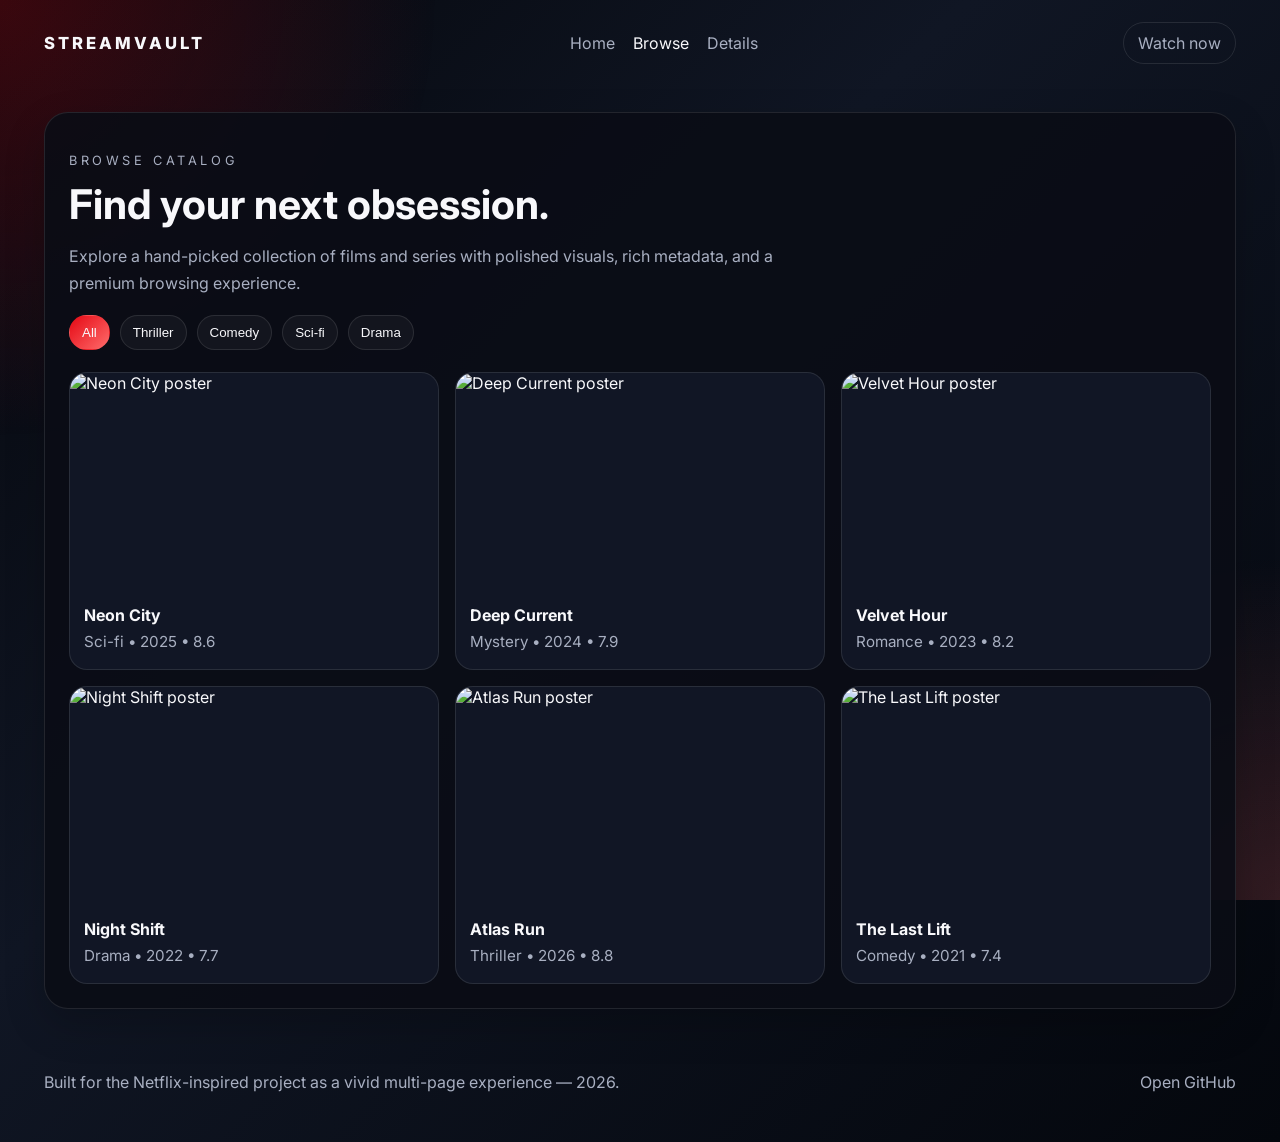
==== browse.html @ 33dfc808 "Add streaming website landing and browse pages" ====
<!DOCTYPE html>
<html lang="en">
  <head>
    <meta charset="UTF-8" />
    <meta name="viewport" content="width=device-width, initial-scale=1.0" />
    <title>StreamVault | Browse</title>
    <meta name="description" content="Browse a curated library of streaming titles and cinematic picks." />
    <link rel="preconnect" href="https://fonts.googleapis.com" />
    <link rel="preconnect" href="https://fonts.gstatic.com" crossorigin />
    <link href="https://fonts.googleapis.com/css2?family=Inter:wght@400;500;600;700;800&display=swap" rel="stylesheet" />
    <link rel="stylesheet" href="styles.css" />
  </head>
  <body>
    <div class="site-bg"></div>

    <header class="site-header">
      <a class="brand" href="index.html">StreamVault</a>
      <nav class="main-nav" aria-label="Primary navigation">
        <a href="index.html">Home</a>
        <a class="active" href="browse.html">Browse</a>
        <a href="details.html">Details</a>
      </nav>
      <a class="ghost-link" href="details.html">Watch now</a>
    </header>

    <main class="page-shell">
      <section class="content-section">
        <div class="page-intro">
          <p class="eyebrow">Browse catalog</p>
          <h2>Find your next obsession.</h2>
          <p>
            Explore a hand-picked collection of films and series with polished visuals, rich metadata,
            and a premium browsing experience.
          </p>
        </div>

        <div class="filter-bar" aria-label="Category filters">
          <button class="filter-pill active">All</button>
          <button class="filter-pill">Thriller</button>
          <button class="filter-pill">Comedy</button>
          <button class="filter-pill">Sci-fi</button>
          <button class="filter-pill">Drama</button>
        </div>

        <div class="movie-grid">
          <article class="movie-card">
            <img src="https://images.unsplash.com/photo-1517602302552-471fe67acf66?auto=format&fit=crop&w=900&q=80" alt="Neon City poster" />
            <div class="card-info">
              <h3>Neon City</h3>
              <p>Sci-fi • 2025 • 8.6</p>
            </div>
          </article>
          <article class="movie-card">
            <img src="https://images.unsplash.com/photo-1516280440614-37939bbacd81?auto=format&fit=crop&w=900&q=80" alt="Deep Current poster" />
            <div class="card-info">
              <h3>Deep Current</h3>
              <p>Mystery • 2024 • 7.9</p>
            </div>
          </article>
          <article class="movie-card">
            <img src="https://images.unsplash.com/photo-1513106580091-1d82408b8cd6?auto=format&fit=crop&w=900&q=80" alt="Velvet Hour poster" />
            <div class="card-info">
              <h3>Velvet Hour</h3>
              <p>Romance • 2023 • 8.2</p>
            </div>
          </article>
          <article class="movie-card">
            <img src="https://images.unsplash.com/photo-1504384308090-c894fdcc538d?auto=format&fit=crop&w=900&q=80" alt="Night Shift poster" />
            <div class="card-info">
              <h3>Night Shift</h3>
              <p>Drama • 2022 • 7.7</p>
            </div>
          </article>
          <article class="movie-card">
            <img src="https://images.unsplash.com/photo-1485846234645-a62644f84728?auto=format&fit=crop&w=900&q=80" alt="Atlas Run poster" />
            <div class="card-info">
              <h3>Atlas Run</h3>
              <p>Thriller • 2026 • 8.8</p>
            </div>
          </article>
          <article class="movie-card">
            <img src="https://images.unsplash.com/photo-1499364615650-ec38552f4f34?auto=format&fit=crop&w=900&q=80" alt="The Last Lift poster" />
            <div class="card-info">
              <h3>The Last Lift</h3>
              <p>Comedy • 2021 • 7.4</p>
            </div>
          </article>
        </div>
      </section>
    </main>

    <footer class="site-footer">
      <p>Curated for an immersive streaming-first experience.</p>
      <a href="https://github.com/Xzibit999/Netflix-app" target="_blank" rel="noreferrer">Open GitHub</a>
    </footer>

    <script src="script.js"></script>
  </body>
</html>
---- styles.css ----
:root {
  color-scheme: dark;
  --bg: #04070d;
  --surface: rgba(10, 13, 22, 0.9);
  --surface-2: rgba(18, 24, 38, 0.95);
  --text: #f8f8fb;
  --muted: #a8afc1;
  --accent: #e50914;
  --accent-2: #ff6b6b;
  --border: rgba(255, 255, 255, 0.1);
}

* {
  box-sizing: border-box;
}

body {
  margin: 0;
  font-family: 'Inter', sans-serif;
  color: var(--text);
  background: linear-gradient(135deg, #05070c 0%, #101624 40%, #04070d 100%);
  min-height: 100vh;
  position: relative;
}

.site-bg {
  position: fixed;
  inset: 0;
  background:
    radial-gradient(circle at top left, rgba(229, 9, 20, 0.24), transparent 28%),
    radial-gradient(circle at bottom right, rgba(255, 107, 107, 0.18), transparent 22%);
  pointer-events: none;
}

.site-header,
.page-shell,
.site-footer {
  position: relative;
  z-index: 1;
}

.site-header {
  max-width: 1240px;
  margin: 0 auto;
  padding: 22px 24px 0;
  display: flex;
  justify-content: space-between;
  align-items: center;
  gap: 16px;
}

.brand {
  color: var(--text);
  text-decoration: none;
  font-size: 1.04rem;
  font-weight: 800;
  letter-spacing: 0.18em;
  text-transform: uppercase;
}

.main-nav {
  display: flex;
  gap: 18px;
}

.main-nav a,
.ghost-link,
.site-footer a {
  color: var(--muted);
  text-decoration: none;
  transition: color 180ms ease;
}

.main-nav a:hover,
.ghost-link:hover,
.site-footer a:hover {
  color: var(--text);
}

.main-nav a.active {
  color: var(--text);
}

.ghost-link {
  padding: 10px 14px;
  border: 1px solid var(--border);
  border-radius: 999px;
}

.page-shell {
  max-width: 1240px;
  margin: 0 auto;
  padding: 24px 24px 44px;
}

.hero-panel {
  display: grid;
  grid-template-columns: 1.05fr 0.95fr;
  gap: 30px;
  padding: 34px;
  border-radius: 30px;
  border: 1px solid var(--border);
  background: linear-gradient(145deg, rgba(255,255,255,0.08), rgba(255,255,255,0.03));
  box-shadow: 0 20px 60px rgba(0, 0, 0, 0.28);
  margin-top: 16px;
  animation: fadeUp 600ms ease both;
}

.eyebrow {
  text-transform: uppercase;
  letter-spacing: 0.28em;
  color: var(--accent-2);
  font-size: 0.8rem;
  margin-bottom: 10px;
}

.hero-copy h1,
.content-section h2,
.split-panel h2 {
  margin: 0 0 12px;
  font-size: clamp(1.8rem, 3.2vw, 2.8rem);
  line-height: 1.1;
}

.hero-copy p,
.content-section p,
.site-footer p {
  color: var(--muted);
  line-height: 1.7;
}

.hero-actions {
  display: flex;
  gap: 12px;
  flex-wrap: wrap;
  margin: 22px 0 24px;
}

.btn {
  display: inline-block;
  padding: 12px 18px;
  border-radius: 999px;
  font-weight: 600;
  text-decoration: none;
  transition: transform 180ms ease, background 180ms ease;
}

.btn:hover {
  transform: translateY(-2px);
}

.btn-primary {
  background: linear-gradient(135deg, var(--accent), var(--accent-2));
  color: white;
}

.btn-secondary {
  background: rgba(255, 255, 255, 0.06);
  color: var(--text);
  border: 1px solid var(--border);
}

.hero-meta {
  display: flex;
  flex-wrap: wrap;
  gap: 12px;
}

.hero-meta div {
  min-width: 112px;
  padding: 10px 12px;
  border-radius: 14px;
  background: rgba(255, 255, 255, 0.05);
  border: 1px solid var(--border);
}

.hero-meta strong {
  display: block;
  margin-bottom: 4px;
}

.hero-meta span {
  color: var(--muted);
  font-size: 0.9rem;
}

.hero-visual {
  display: flex;
  justify-content: center;
  align-items: center;
}

.player-card {
  width: min(100%, 360px);
  padding: 18px;
  border-radius: 24px;
  background: linear-gradient(145deg, rgba(255,255,255,0.1), rgba(255,255,255,0.03));
  border: 1px solid var(--border);
  box-shadow: 0 18px 46px rgba(0, 0, 0, 0.28);
}

.player-top {
  display: flex;
  justify-content: space-between;
  align-items: center;
  margin-bottom: 14px;
}

.pill {
  background: rgba(255,255,255,0.12);
  padding: 7px 10px;
  border-radius: 999px;
  font-size: 0.82rem;
  color: white;
}

.dot {
  width: 10px;
  height: 10px;
  border-radius: 50%;
  background: var(--accent);
}

.player-poster {
  height: 240px;
  border-radius: 20px;
  background:
    linear-gradient(135deg, rgba(229, 9, 20, 0.95), rgba(255, 107, 107, 0.76)),
    url('https://images.unsplash.com/photo-1517602302552-471fe67acf66?auto=format&fit=crop&w=900&q=80') center/cover;
  margin-bottom: 16px;
  animation: float 4s ease-in-out infinite;
}

.player-info h2 {
  margin: 0 0 6px;
  font-size: 1.2rem;
}

.player-info p {
  margin: 0;
}

.content-section {
  margin-top: 24px;
  padding: 24px;
  border-radius: 24px;
  background: var(--surface);
  border: 1px solid var(--border);
  box-shadow: 0 16px 40px rgba(0, 0, 0, 0.2);
  animation: fadeUp 700ms ease both;
}

.section-heading {
  display: flex;
  justify-content: space-between;
  align-items: center;
  margin-bottom: 16px;
}

.section-heading h2 {
  margin: 0;
}

.section-heading a {
  color: var(--accent-2);
  text-decoration: none;
}

.card-row {
  display: grid;
  grid-template-columns: repeat(3, minmax(0, 1fr));
  gap: 16px;
}

.movie-card {
  overflow: hidden;
  border-radius: 18px;
  border: 1px solid var(--border);
  background: var(--surface-2);
  transition: transform 180ms ease, box-shadow 180ms ease;
}

.movie-card:hover {
  transform: translateY(-6px);
  box-shadow: 0 16px 38px rgba(0, 0, 0, 0.24);
}

.movie-card img {
  width: 100%;
  height: 220px;
  object-fit: cover;
  display: block;
}

.card-info {
  padding: 12px 14px 14px;
}

.card-info h3 {
  margin: 0 0 4px;
  font-size: 1rem;
}

.card-info p {
  margin: 0;
  color: var(--muted);
  font-size: 0.95rem;
}

.split-panel {
  display: grid;
  grid-template-columns: 1.05fr 0.95fr;
  gap: 24px;
  align-items: center;
}

.stack-list {
  display: grid;
  gap: 10px;
}

.stack-list div {
  display: flex;
  justify-content: space-between;
  align-items: center;
  padding: 12px 14px;
  border-radius: 12px;
  background: rgba(255, 255, 255, 0.05);
  border: 1px solid var(--border);
}

.site-footer {
  max-width: 1240px;
  margin: 0 auto;
  padding: 0 24px 30px;
  display: flex;
  justify-content: space-between;
  align-items: center;
  color: var(--muted);
}

.page-intro {
  margin-bottom: 18px;
}

.page-intro p {
  max-width: 720px;
}

.filter-bar {
  display: flex;
  flex-wrap: wrap;
  gap: 10px;
  margin: 18px 0 22px;
}

.filter-pill {
  padding: 9px 12px;
  border-radius: 999px;
  border: 1px solid var(--border);
  background: rgba(255,255,255,0.04);
  color: var(--text);
  cursor: pointer;
}

.filter-pill.active {
  background: linear-gradient(135deg, var(--accent), var(--accent-2));
  border-color: transparent;
}

.movie-grid {
  display: grid;
  grid-template-columns: repeat(3, minmax(0, 1fr));
  gap: 16px;
}

.details-layout {
  display: grid;
  grid-template-columns: 0.95fr 1.05fr;
  gap: 22px;
}

.details-hero {
  border-radius: 24px;
  overflow: hidden;
  border: 1px solid var(--border);
  background: var(--surface-2);
}

.details-hero img {
  width: 100%;
  height: 360px;
  object-fit: cover;
  display: block;
}

.details-body {
  display: grid;
  gap: 16px;
}

.meta-row {
  display: flex;
  flex-wrap: wrap;
  gap: 10px;
}

.meta-chip {
  padding: 8px 10px;
  border-radius: 999px;
  background: rgba(255,255,255,0.05);
  border: 1px solid var(--border);
  color: var(--muted);
  font-size: 0.9rem;
}

.cast-list {
  display: grid;
  gap: 10px;
}

.cast-list div {
  padding: 10px 12px;
  border-radius: 12px;
  background: rgba(255,255,255,0.05);
  border: 1px solid var(--border);
}

@keyframes fadeUp {
  from {
    opacity: 0;
    transform: translateY(10px);
  }
  to {
    opacity: 1;
    transform: translateY(0);
  }
}

@keyframes float {
  0%,
  100% {
    transform: translateY(0px);
  }
  50% {
    transform: translateY(-6px);
  }
}

@media (max-width: 920px) {
  .hero-panel,
  .split-panel,
  .details-layout {
    grid-template-columns: 1fr;
  }

  .card-row,
  .movie-grid {
    grid-template-columns: repeat(2, minmax(0, 1fr));
  }
}

@media (max-width: 680px) {
  .site-header,
  .page-shell,
  .site-footer {
    padding-left: 16px;
    padding-right: 16px;
  }

  .site-header {
    flex-wrap: wrap;
  }

  .hero-panel,
  .content-section {
    padding: 18px;
  }

  .card-row,
  .movie-grid {
    grid-template-columns: 1fr;
  }
}
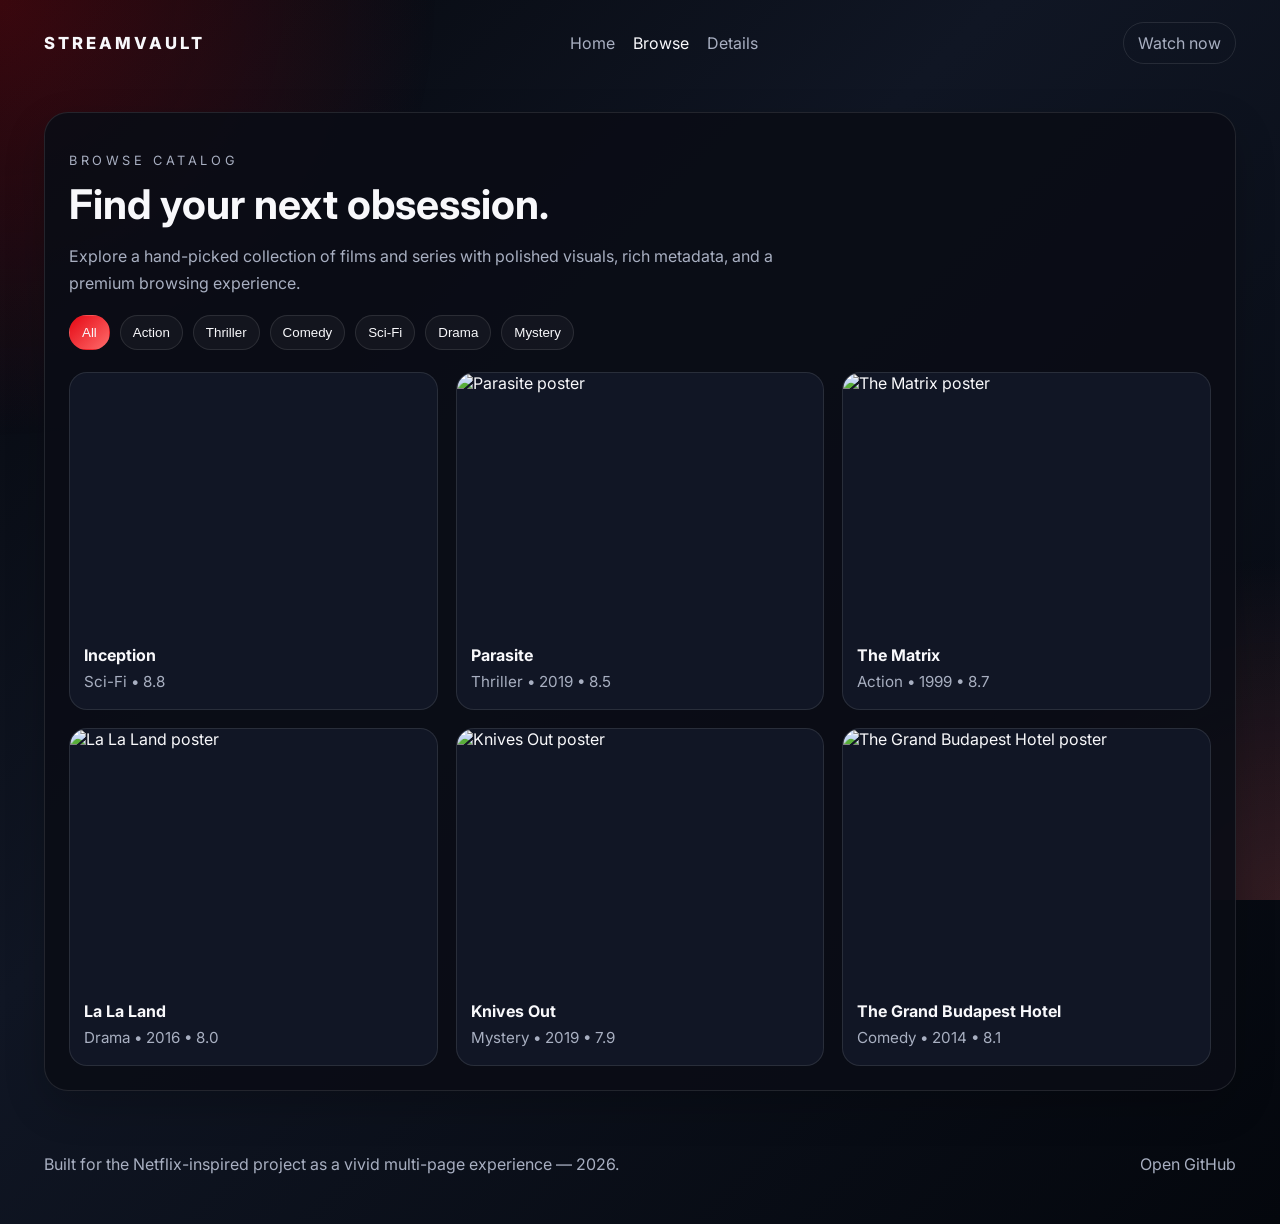
==== commit 1c560862: "Enhance streaming UI with detailed poster experience" ====
--- a/browse.html
+++ b/browse.html
@@ -35,54 +35,56 @@
         </div>
 
         <div class="filter-bar" aria-label="Category filters">
-          <button class="filter-pill active">All</button>
-          <button class="filter-pill">Thriller</button>
-          <button class="filter-pill">Comedy</button>
-          <button class="filter-pill">Sci-fi</button>
-          <button class="filter-pill">Drama</button>
+          <button class="filter-pill active" data-filter="all">All</button>
+          <button class="filter-pill" data-filter="action">Action</button>
+          <button class="filter-pill" data-filter="thriller">Thriller</button>
+          <button class="filter-pill" data-filter="comedy">Comedy</button>
+          <button class="filter-pill" data-filter="sci-fi">Sci-Fi</button>
+          <button class="filter-pill" data-filter="drama">Drama</button>
+          <button class="filter-pill" data-filter="mystery">Mystery</button>
         </div>
 
         <div class="movie-grid">
-          <article class="movie-card">
-            <img src="https://images.unsplash.com/photo-1517602302552-471fe67acf66?auto=format&fit=crop&w=900&q=80" alt="Neon City poster" />
+          <article class="movie-card" data-category="sci-fi">
+            <img src="https://image.tmdb.org/t/p/w500/oXUWEcUiONHk2MjM2r4dFJQK8ea.jpg" alt="Inception poster" loading="lazy" />
             <div class="card-info">
-              <h3>Neon City</h3>
-              <p>Sci-fi • 2025 • 8.6</p>
+              <h3>Inception</h3>
+              <p>Sci-Fi • 2010 • 8.8</p>
             </div>
           </article>
-          <article class="movie-card">
-            <img src="https://images.unsplash.com/photo-1516280440614-37939bbacd81?auto=format&fit=crop&w=900&q=80" alt="Deep Current poster" />
+          <article class="movie-card" data-category="thriller">
+            <img src="https://image.tmdb.org/t/p/w500/7IiTTgloJzvGI1TAYymCfbfl3vT.jpg" alt="Parasite poster" loading="lazy" />
             <div class="card-info">
-              <h3>Deep Current</h3>
-              <p>Mystery • 2024 • 7.9</p>
+              <h3>Parasite</h3>
+              <p>Thriller • 2019 • 8.5</p>
             </div>
           </article>
-          <article class="movie-card">
-            <img src="https://images.unsplash.com/photo-1513106580091-1d82408b8cd6?auto=format&fit=crop&w=900&q=80" alt="Velvet Hour poster" />
+          <article class="movie-card" data-category="action">
+            <img src="https://image.tmdb.org/t/p/w500/f89U3ADr1oiB1s9GkJBxknsMlUz.jpg" alt="The Matrix poster" loading="lazy" />
             <div class="card-info">
-              <h3>Velvet Hour</h3>
-              <p>Romance • 2023 • 8.2</p>
+              <h3>The Matrix</h3>
+              <p>Action • 1999 • 8.7</p>
             </div>
           </article>
-          <article class="movie-card">
-            <img src="https://images.unsplash.com/photo-1504384308090-c894fdcc538d?auto=format&fit=crop&w=900&q=80" alt="Night Shift poster" />
+          <article class="movie-card" data-category="drama">
+            <img src="https://image.tmdb.org/t/p/w500/uDO8zwdLE1OS9lG5vSxP2EAxF5d.jpg" alt="La La Land poster" loading="lazy" />
             <div class="card-info">
-              <h3>Night Shift</h3>
-              <p>Drama • 2022 • 7.7</p>
+              <h3>La La Land</h3>
+              <p>Drama • 2016 • 8.0</p>
             </div>
           </article>
-          <article class="movie-card">
-            <img src="https://images.unsplash.com/photo-1485846234645-a62644f84728?auto=format&fit=crop&w=900&q=80" alt="Atlas Run poster" />
+          <article class="movie-card" data-category="mystery">
+            <img src="https://image.tmdb.org/t/p/w500/pThyQovXQrw2m0s9x82twj48Jq4.jpg" alt="Knives Out poster" loading="lazy" />
             <div class="card-info">
-              <h3>Atlas Run</h3>
-              <p>Thriller • 2026 • 8.8</p>
+              <h3>Knives Out</h3>
+              <p>Mystery • 2019 • 7.9</p>
             </div>
           </article>
-          <article class="movie-card">
-            <img src="https://images.unsplash.com/photo-1499364615650-ec38552f4f34?auto=format&fit=crop&w=900&q=80" alt="The Last Lift poster" />
+          <article class="movie-card" data-category="comedy">
+            <img src="https://image.tmdb.org/t/p/w500/eWdyYQreja6JGCzqHWXpWdlRpp.jpg" alt="The Grand Budapest Hotel poster" loading="lazy" />
             <div class="card-info">
-              <h3>The Last Lift</h3>
-              <p>Comedy • 2021 • 7.4</p>
+              <h3>The Grand Budapest Hotel</h3>
+              <p>Comedy • 2014 • 8.1</p>
             </div>
           </article>
         </div>
@@ -94,6 +96,7 @@
       <a href="https://github.com/Xzibit999/Netflix-app" target="_blank" rel="noreferrer">Open GitHub</a>
     </footer>
 
+    <script src="api.js"></script>
     <script src="script.js"></script>
   </body>
 </html>
--- a/styles.css
+++ b/styles.css
@@ -277,23 +277,49 @@
   border-radius: 18px;
   border: 1px solid var(--border);
   background: var(--surface-2);
-  transition: transform 180ms ease, box-shadow 180ms ease;
+  transition: transform 220ms cubic-bezier(.2,.8,.2,1), box-shadow 220ms ease, border-color 220ms ease;
+  position: relative;
+  isolation: isolate;
+}
+
+.movie-card::before {
+  content: '';
+  position: absolute;
+  inset: 0;
+  background: linear-gradient(180deg, transparent 0%, rgba(0,0,0,0.24) 100%);
+  opacity: 0;
+  transition: opacity 220ms ease;
+  z-index: 1;
+  pointer-events: none;
 }
 
 .movie-card:hover {
-  transform: translateY(-6px);
-  box-shadow: 0 16px 38px rgba(0, 0, 0, 0.24);
+  transform: translateY(-8px) scale(1.01);
+  box-shadow: 0 18px 42px rgba(0, 0, 0, 0.3);
+  border-color: rgba(255,255,255,0.22);
+}
+
+.movie-card:hover::before {
+  opacity: 1;
 }
 
 .movie-card img {
   width: 100%;
-  height: 220px;
+  height: 260px;
   object-fit: cover;
   display: block;
+  transition: transform 260ms ease, filter 260ms ease;
+}
+
+.movie-card:hover img {
+  transform: scale(1.04);
+  filter: saturate(1.12) contrast(1.04);
 }
 
 .card-info {
   padding: 12px 14px 14px;
+  position: relative;
+  z-index: 2;
 }
 
 .card-info h3 {
@@ -339,6 +365,92 @@
   color: var(--muted);
 }
 
+.video-section {
+  margin-top: 24px;
+}
+
+.video-shell {
+  display: grid;
+  grid-template-columns: 1.2fr 0.8fr;
+  gap: 18px;
+}
+
+.video-player {
+  position: relative;
+  min-height: 320px;
+  border-radius: 24px;
+  overflow: hidden;
+  border: 1px solid var(--border);
+  background: linear-gradient(135deg, #090b12, #181f2e);
+}
+
+.video-poster {
+  position: absolute;
+  inset: 0;
+  background:
+    linear-gradient(180deg, rgba(0,0,0,0.1), rgba(0,0,0,0.55)),
+    url('https://images.unsplash.com/photo-1489599849927-2ee91cede3ba?auto=format&fit=crop&w=1400&q=80') center/cover;
+  animation: zoomPan 12s ease-in-out infinite alternate;
+}
+
+.video-overlay {
+  position: absolute;
+  inset: 0;
+  display: flex;
+  justify-content: space-between;
+  align-items: flex-start;
+  padding: 16px;
+  z-index: 2;
+}
+
+.video-badge {
+  padding: 8px 10px;
+  border-radius: 999px;
+  background: rgba(0,0,0,0.65);
+  border: 1px solid rgba(255,255,255,0.16);
+  font-size: 0.86rem;
+}
+
+.video-controls {
+  display: flex;
+  gap: 8px;
+}
+
+.control-dot {
+  width: 10px;
+  height: 10px;
+  border-radius: 999px;
+  background: rgba(255,255,255,0.7);
+}
+
+.video-side-panel {
+  padding: 16px;
+  border-radius: 20px;
+  background: rgba(255,255,255,0.04);
+  border: 1px solid var(--border);
+}
+
+.video-side-panel h3 {
+  margin-top: 0;
+  margin-bottom: 8px;
+}
+
+.video-tags {
+  display: flex;
+  flex-wrap: wrap;
+  gap: 8px;
+  margin-top: 14px;
+}
+
+.video-tags span {
+  padding: 8px 10px;
+  border-radius: 999px;
+  background: rgba(255,255,255,0.06);
+  border: 1px solid var(--border);
+  color: var(--muted);
+  font-size: 0.9rem;
+}
+
 .page-intro {
   margin-bottom: 18px;
 }
@@ -371,32 +483,70 @@
 .movie-grid {
   display: grid;
   grid-template-columns: repeat(3, minmax(0, 1fr));
-  gap: 16px;
+  gap: 18px;
 }
 
 .details-layout {
   display: grid;
   grid-template-columns: 0.95fr 1.05fr;
-  gap: 22px;
+  gap: 24px;
+  align-items: start;
 }
 
 .details-hero {
+  position: relative;
   border-radius: 24px;
   overflow: hidden;
   border: 1px solid var(--border);
   background: var(--surface-2);
+  box-shadow: 0 18px 42px rgba(0, 0, 0, 0.26);
 }
 
 .details-hero img {
   width: 100%;
-  height: 360px;
+  height: 440px;
   object-fit: cover;
   display: block;
+  filter: saturate(1.08) contrast(1.02);
+}
+
+.details-hero-overlay {
+  position: absolute;
+  inset: 0;
+  display: flex;
+  justify-content: space-between;
+  align-items: flex-end;
+  padding: 16px;
+  background: linear-gradient(180deg, transparent, rgba(0, 0, 0, 0.72));
 }
 
 .details-body {
   display: grid;
   gap: 16px;
+}
+
+.stats-row {
+  display: grid;
+  grid-template-columns: repeat(3, minmax(0, 1fr));
+  gap: 12px;
+}
+
+.stats-row div {
+  padding: 12px 14px;
+  border-radius: 14px;
+  background: rgba(255,255,255,0.05);
+  border: 1px solid var(--border);
+}
+
+.stats-row strong {
+  display: block;
+  font-size: 1.1rem;
+  margin-bottom: 4px;
+}
+
+.stats-row span {
+  color: var(--muted);
+  font-size: 0.9rem;
 }
 
 .meta-row {
@@ -447,10 +597,24 @@
   }
 }
 
+@keyframes zoomPan {
+  from {
+    transform: scale(1);
+  }
+  to {
+    transform: scale(1.08);
+  }
+}
+
 @media (max-width: 920px) {
   .hero-panel,
   .split-panel,
-  .details-layout {
+  .details-layout,
+  .video-shell {
+    grid-template-columns: 1fr;
+  }
+
+  .stats-row {
     grid-template-columns: 1fr;
   }
 
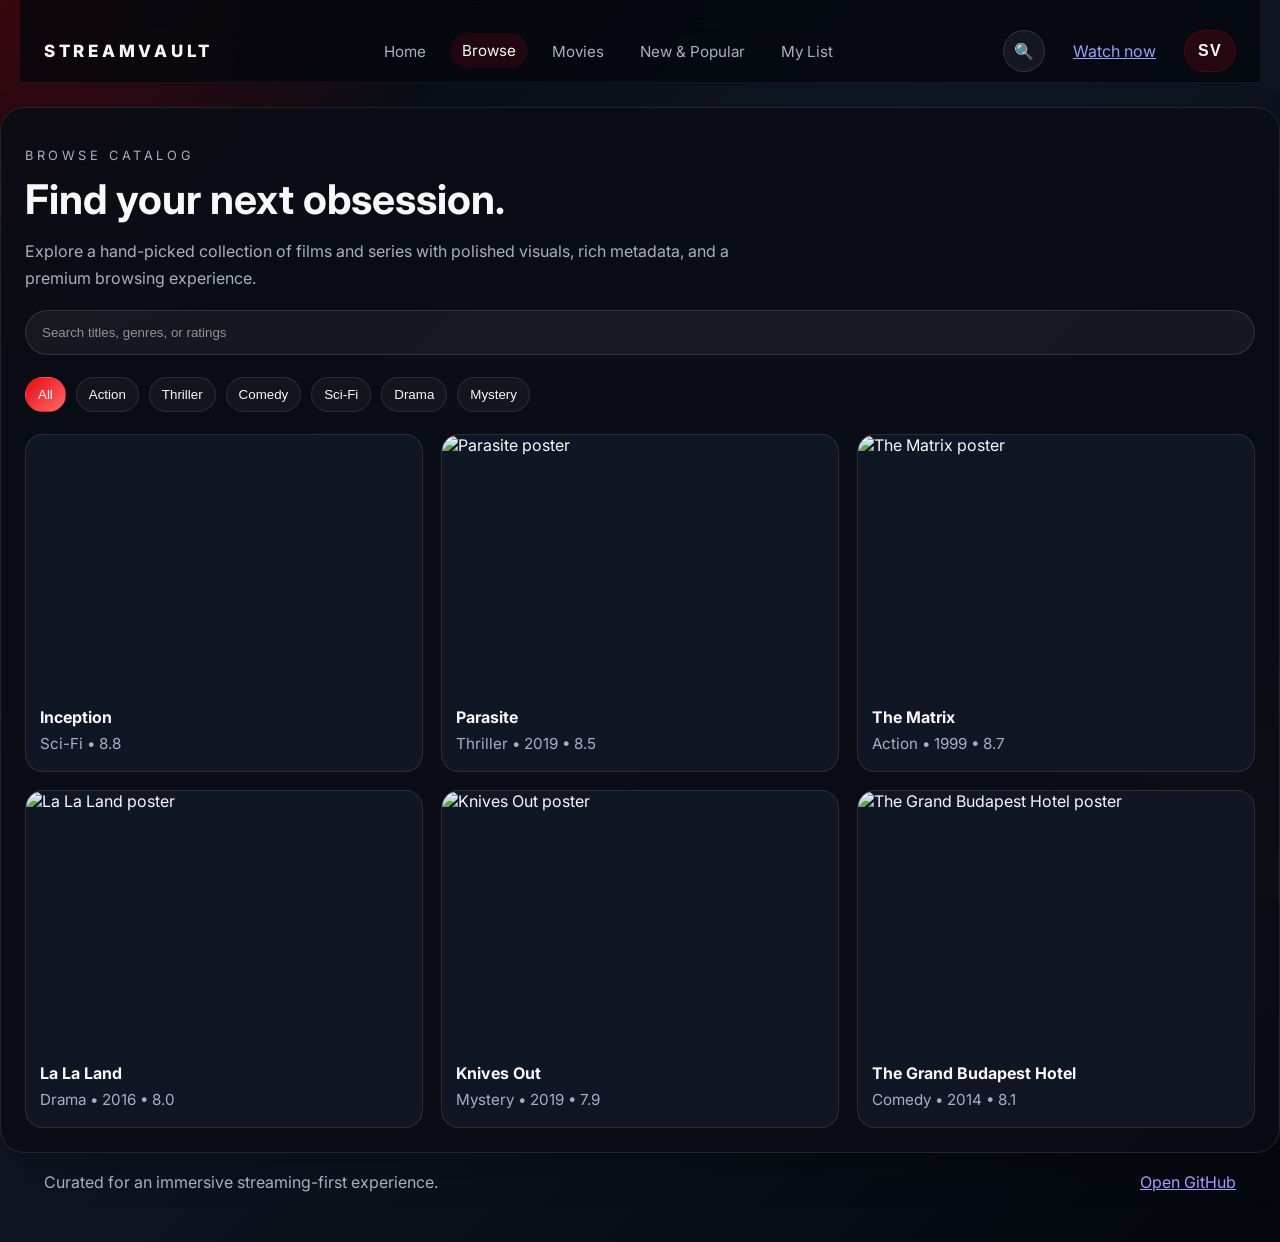
==== commit 07bca0ac: "Update: Remove Inception and Matrix from Now Playing carousel" ====
--- a/browse.html
+++ b/browse.html
@@ -18,9 +18,15 @@
       <nav class="main-nav" aria-label="Primary navigation">
         <a href="index.html">Home</a>
         <a class="active" href="browse.html">Browse</a>
-        <a href="details.html">Details</a>
+        <a href="details.html">Movies</a>
+        <a href="browse.html">New &amp; Popular</a>
+        <a href="index.html">My List</a>
       </nav>
-      <a class="ghost-link" href="details.html">Watch now</a>
+      <div class="header-actions">
+        <button class="icon-btn" aria-label="Search">🔍</button>
+        <a class="ghost-link" href="details.html">Watch now</a>
+        <button class="icon-btn profile-btn" aria-label="Open profile"><span>SV</span></button>
+      </div>
     </header>
 
     <main class="page-shell">
@@ -32,6 +38,10 @@
             Explore a hand-picked collection of films and series with polished visuals, rich metadata,
             and a premium browsing experience.
           </p>
+        </div>
+
+        <div class="search-bar">
+          <input type="search" placeholder="Search titles, genres, or ratings" aria-label="Search titles" />
         </div>
 
         <div class="filter-bar" aria-label="Category filters">
--- a/styles.css
+++ b/styles.css
@@ -42,47 +42,89 @@
 .site-header {
   max-width: 1240px;
   margin: 0 auto;
-  padding: 22px 24px 0;
+  padding: 20px 24px 0;
   display: flex;
   justify-content: space-between;
   align-items: center;
   gap: 16px;
+  background: rgba(4, 7, 13, 0.78);
+  backdrop-filter: blur(18px);
+  border-bottom: 1px solid rgba(255, 255, 255, 0.06);
+  flex-wrap: wrap;
 }
 
 .brand {
   color: var(--text);
   text-decoration: none;
-  font-size: 1.04rem;
+  font-size: 1.06rem;
   font-weight: 800;
-  letter-spacing: 0.18em;
+  letter-spacing: 0.22em;
   text-transform: uppercase;
 }
 
 .main-nav {
   display: flex;
-  gap: 18px;
-}
-
-.main-nav a,
-.ghost-link,
-.site-footer a {
+  flex-wrap: wrap;
+  gap: 12px;
+  align-items: center;
+  margin: 10px 0;
+}
+
+.main-nav a {
   color: var(--muted);
   text-decoration: none;
-  transition: color 180ms ease;
+  font-size: 0.95rem;
+  padding: 8px 12px;
+  border-radius: 999px;
+  transition: background 180ms ease, color 180ms ease, transform 180ms ease;
 }
 
 .main-nav a:hover,
-.ghost-link:hover,
-.site-footer a:hover {
-  color: var(--text);
-}
-
 .main-nav a.active {
   color: var(--text);
-}
-
-.ghost-link {
-  padding: 10px 14px;
+  background: rgba(229, 9, 20, 0.12);
+  transform: translateY(-1px);
+}
+
+.header-actions {
+  display: flex;
+  align-items: center;
+  gap: 12px;
+  margin: 10px 0;
+}
+
+.icon-btn {
+  display: inline-flex;
+  align-items: center;
+  justify-content: center;
+  width: 42px;
+  height: 42px;
+  padding: 0;
+  border-radius: 999px;
+  background: rgba(255, 255, 255, 0.06);
+  border: 1px solid rgba(255, 255, 255, 0.12);
+  color: var(--text);
+  cursor: pointer;
+  font-size: 1rem;
+}
+
+.icon-btn:hover {
+  background: rgba(255, 255, 255, 0.1);
+}
+
+.profile-btn {
+  min-width: 52px;
+  padding: 0 14px;
+  font-weight: 700;
+  letter-spacing: 0.08em;
+  background: rgba(229, 9, 20, 0.14);
+  border-color: rgba(229, 9, 20, 0.2);
+}
+
+.header-actions .ghost-link {
+  padding: 10px 16px;
+}
+
   border: 1px solid var(--border);
   border-radius: 999px;
 }
@@ -197,6 +239,22 @@
   background: linear-gradient(145deg, rgba(255,255,255,0.1), rgba(255,255,255,0.03));
   border: 1px solid var(--border);
   box-shadow: 0 18px 46px rgba(0, 0, 0, 0.28);
+}
+
+.player-poster {
+  width: 100%;
+  height: 240px;
+  margin-bottom: 16px;
+  border-radius: 20px;
+  overflow: hidden;
+  background: rgba(0, 0, 0, 0.1);
+}
+
+.player-poster img {
+  width: 100%;
+  height: 100%;
+  object-fit: cover;
+  display: block;
 }
 
 .player-top {
@@ -311,6 +369,23 @@
   transition: transform 260ms ease, filter 260ms ease;
 }
 
+.movie-card .card-overlay {
+  position: absolute;
+  inset: 0;
+  display: flex;
+  flex-direction: column;
+  justify-content: flex-end;
+  padding: 16px;
+  background: linear-gradient(180deg, transparent 40%, rgba(0, 0, 0, 0.72) 100%);
+  opacity: 0;
+  transition: opacity 220ms ease;
+  z-index: 2;
+}
+
+.movie-card:hover .card-overlay {
+  opacity: 1;
+}
+
 .movie-card:hover img {
   transform: scale(1.04);
   filter: saturate(1.12) contrast(1.04);
@@ -373,6 +448,22 @@
   display: grid;
   grid-template-columns: 1.2fr 0.8fr;
   gap: 18px;
+}
+
+.video-carousel-container {
+  width: 100%;
+  overflow: hidden;
+  border-radius: 24px;
+}
+
+.video-carousel-track {
+  display: flex;
+  transition: transform 800ms cubic-bezier(0.4, 0, 0.2, 1);
+}
+
+.carousel-slide {
+  flex: 0 0 100%;
+  min-width: 100%;
 }
 
 .video-player {
@@ -381,16 +472,23 @@
   border-radius: 24px;
   overflow: hidden;
   border: 1px solid var(--border);
-  background: linear-gradient(135deg, #090b12, #181f2e);
+  background: #090b12;
 }
 
 .video-poster {
   position: absolute;
   inset: 0;
-  background:
-    linear-gradient(180deg, rgba(0,0,0,0.1), rgba(0,0,0,0.55)),
-    url('https://images.unsplash.com/photo-1489599849927-2ee91cede3ba?auto=format&fit=crop&w=1400&q=80') center/cover;
-  animation: zoomPan 12s ease-in-out infinite alternate;
+  width: 100%;
+  height: 100%;
+  object-fit: cover;
+}
+
+.video-player::before {
+  content: '';
+  position: absolute;
+  inset: 0;
+  background: linear-gradient(180deg, rgba(0,0,0,0.08), rgba(0,0,0,0.64));
+  z-index: 1;
 }
 
 .video-overlay {
@@ -457,6 +555,27 @@
 
 .page-intro p {
   max-width: 720px;
+}
+
+.search-bar {
+  display: flex;
+  gap: 12px;
+  margin: 14px 0 22px;
+}
+
+.search-bar input {
+  width: 100%;
+  min-width: 0;
+  padding: 14px 16px;
+  border-radius: 999px;
+  border: 1px solid rgba(255,255,255,0.12);
+  background: rgba(255,255,255,0.05);
+  color: var(--text);
+  outline: none;
+}
+
+.search-bar input::placeholder {
+  color: rgba(248,248,251,0.55);
 }
 
 .filter-bar {
@@ -514,10 +633,15 @@
   position: absolute;
   inset: 0;
   display: flex;
-  justify-content: space-between;
-  align-items: flex-end;
-  padding: 16px;
-  background: linear-gradient(180deg, transparent, rgba(0, 0, 0, 0.72));
+  flex-direction: column;
+  justify-content: flex-end;
+  gap: 16px;
+  padding: 24px;
+  background: linear-gradient(180deg, transparent 40%, rgba(0, 0, 0, 0.82) 100%);
+}
+
+.details-hero-overlay .hero-actions {
+  gap: 10px;
 }
 
 .details-body {
@@ -574,6 +698,71 @@
   border-radius: 12px;
   background: rgba(255,255,255,0.05);
   border: 1px solid var(--border);
+}
+
+.video-overlay {
+  position: absolute;
+  inset: 0;
+  display: flex;
+  flex-direction: column;
+  justify-content: space-between;
+  align-items: flex-start;
+  padding: 16px;
+  z-index: 2;
+}
+
+.video-badge {
+  padding: 8px 10px;
+  border-radius: 999px;
+  background: rgba(0,0,0,0.65);
+  border: 1px solid rgba(255,255,255,0.16);
+  font-size: 0.86rem;
+}
+
+.video-label {
+  margin-top: 8px;
+  font-size: 0.95rem;
+  color: var(--text);
+}
+
+.video-controls {
+  display: flex;
+  gap: 8px;
+}
+
+.control-dot {
+  width: 10px;
+  height: 10px;
+  border-radius: 999px;
+  background: rgba(255,255,255,0.7);
+}
+
+.video-side-panel {
+  padding: 16px;
+  border-radius: 20px;
+  background: rgba(255,255,255,0.04);
+  border: 1px solid var(--border);
+}
+
+.video-side-panel h3 {
+  margin-top: 0;
+  margin-bottom: 8px;
+}
+
+.video-tags {
+  display: flex;
+  flex-wrap: wrap;
+  gap: 8px;
+  margin-top: 14px;
+}
+
+.video-tags span {
+  padding: 8px 10px;
+  border-radius: 999px;
+  background: rgba(255,255,255,0.06);
+  border: 1px solid var(--border);
+  color: var(--muted);
+  font-size: 0.9rem;
 }
 
 @keyframes fadeUp {
